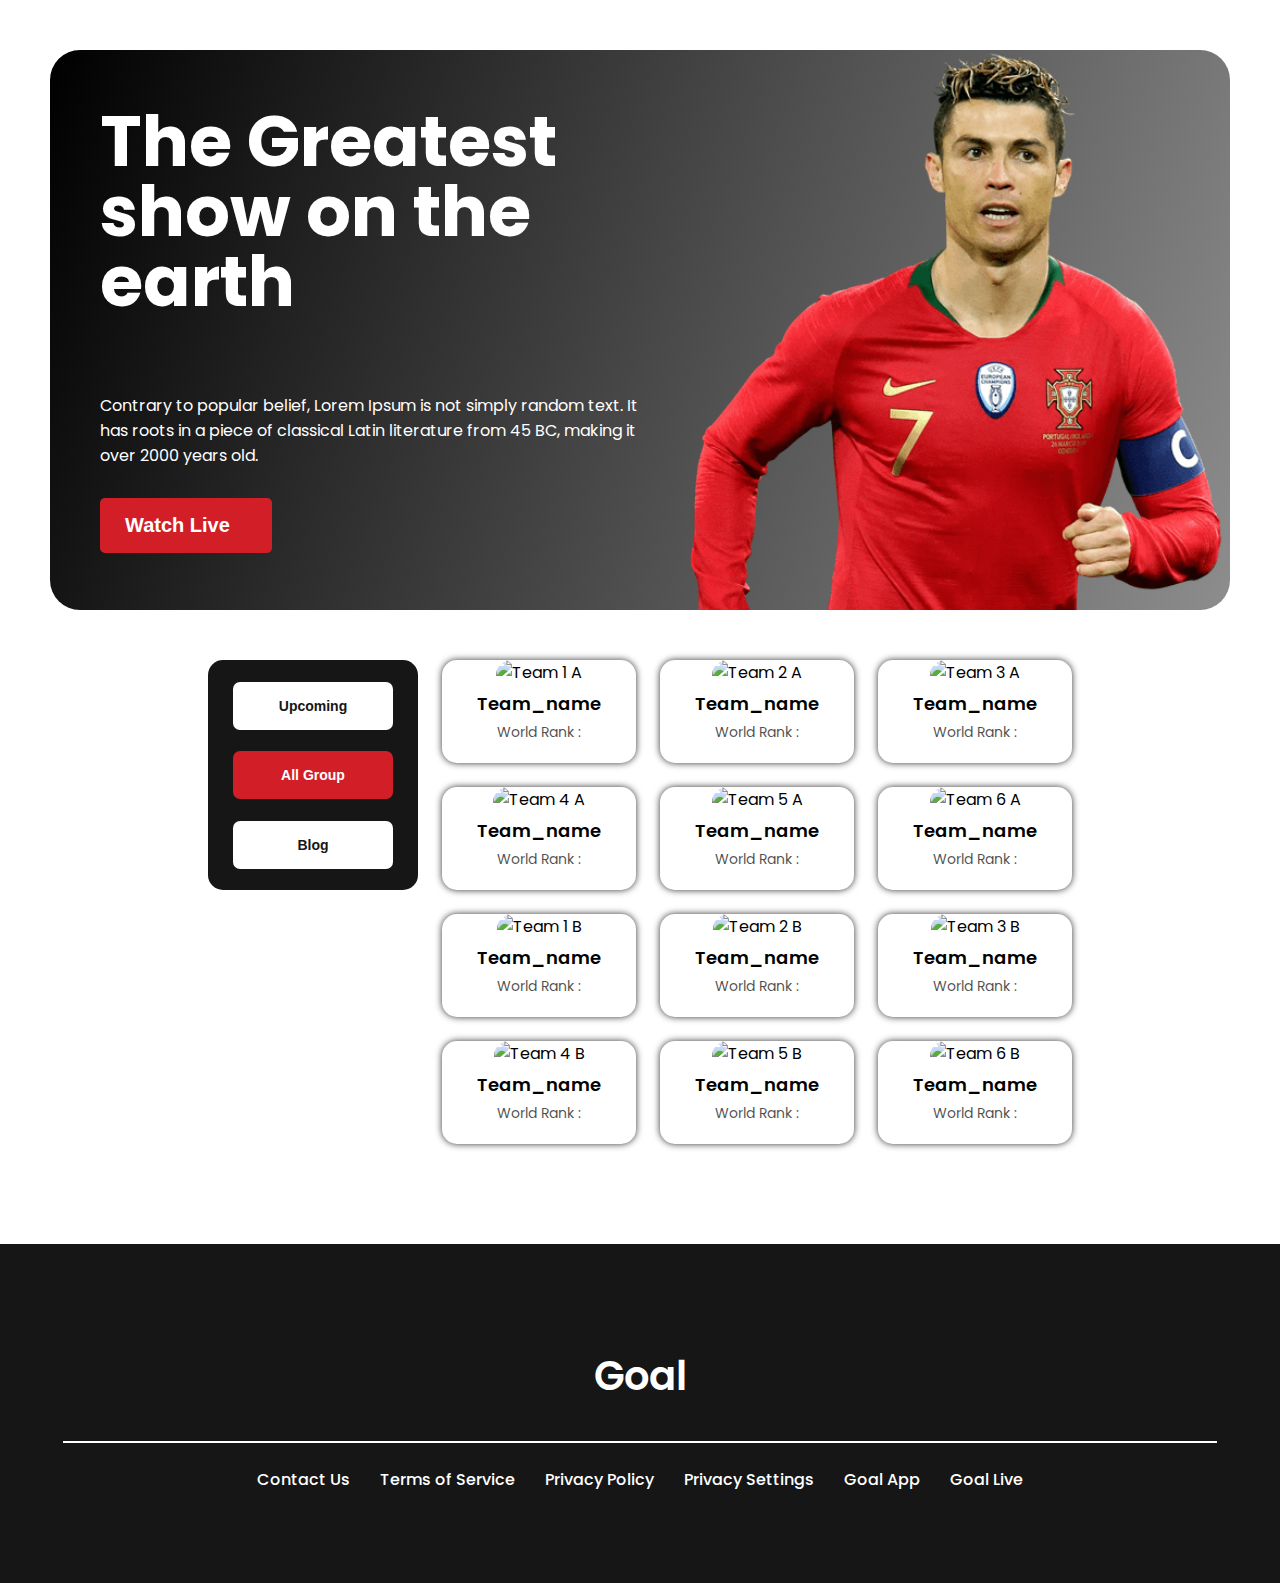
==== all-group.html @ 1c17368b "Heading to Theming" ====
<!-- Upcoming Match -->

<!DOCTYPE html>
<html lang="en">

<head>
    <meta charset="UTF-8">
    <meta http-equiv="X-UA-Compatible" content="IE=edge">
    <meta name="viewport" content="width=device-width, initial-scale=1.0">
    <!-- Font Awesome -->
    <script src="https://kit.fontawesome.com/b9f92f6b81.js" crossorigin="anonymous"></script>
    <!-- Style Sheets -->
    <link rel="stylesheet" href="styles/header.css">
    <link rel="stylesheet" href="styles/footer.css">
    <link rel="stylesheet" href="styles/all-group-main.css">
    <link rel="stylesheet" href="styles/main.css">
    <link rel="stylesheet" href="styles/style.css">
    <link rel="shortcut icon" href="img/favicon-3.png" type="image/x-icon">
    <title>Goal | Upcoming</title>
</head>

<body>
    <!-- Header Banner Starts -->
    <header class="heading-container">
        <div class="heading-text">
            <h1>The Greatest show on the earth</h1>
            <p>Contrary to popular belief, Lorem Ipsum is not simply random text. It has roots in a piece of classical
                Latin literature from 45 BC, making it over 2000 years old.</p>
            <button>Watch Live&nbsp;&nbsp;&nbsp;<i class="fa-solid fa-angles-right"></i></button>
        </div>
        <div class="heading-img"><img src="img/banners/banner-3.png" alt="Banner 1"></div>
    </header>
    <!-- Header Banner Ends -->

    <!-- Main Starts -->
    <main>
        <!-- Sticky Navigation Starts -->
        <nav>
            <a href="upcoming.html"><button>Upcoming</button></a>
            <a href="all-group.html"><button class="selected">All Group</button></a>
            <a href="index.html"><button>Blog</button></a>
        </nav>
        <!-- Sticky Navigation Ends -->

        <!-- Schedule Starts -->
        <section class="container">
            <article class="content">
                <div class="content-img"><img src="img/flags/flag-1-a.png" alt="Team 1 A"></div>
                <div class="content-info">
                    <h1>Team_name</h1>
                    <div class="more-info">World Rank :</div>
                </div>
            </article>
            <article class="content">
                <div class="content-img"><img src="img/flags/flag-2-a.png" alt="Team 2 A"></div>
                <div class="content-info">
                    <h1>Team_name</h1>
                    <div class="more-info">World Rank :</div>
                </div>
            </article>
            <article class="content">
                <div class="content-img"><img src="img/flags/flag-3-a.png" alt="Team 3 A"></div>
                <div class="content-info">
                    <h1>Team_name</h1>
                    <div class="more-info">World Rank :</div>
                </div>
            </article>
            <article class="content">
                <div class="content-img"><img src="img/flags/flag-4-a.png" alt="Team 4 A"></div>
                <div class="content-info">
                    <h1>Team_name</h1>
                    <div class="more-info">World Rank :</div>
                </div>
            </article>
            <article class="content">
                <div class="content-img"><img src="img/flags/flag-5-a.png" alt="Team 5 A"></div>
                <div class="content-info">
                    <h1>Team_name</h1>
                    <div class="more-info">World Rank :</div>
                </div>
            </article>
            <article class="content">
                <div class="content-img"><img src="img/flags/flag-6-a.png" alt="Team 6 A"></div>
                <div class="content-info">
                    <h1>Team_name</h1>
                    <div class="more-info">World Rank :</div>
                </div>
            </article>
            <article class="content">
                <div class="content-img"><img src="img/flags/flag-1-b.png" alt="Team 1 B"></div>
                <div class="content-info">
                    <h1>Team_name</h1>
                    <div class="more-info">World Rank :</div>
                </div>
            </article>
            <article class="content">
                <div class="content-img"><img src="img/flags/flag-2-b.png" alt="Team 2 B"></div>
                <div class="content-info">
                    <h1>Team_name</h1>
                    <div class="more-info">World Rank :</div>
                </div>
            </article>
            <article class="content">
                <div class="content-img"><img src="img/flags/flag-3-b.png" alt="Team 3 B"></div>
                <div class="content-info">
                    <h1>Team_name</h1>
                    <div class="more-info">World Rank :</div>
                </div>
            </article>
            <article class="content">
                <div class="content-img"><img src="img/flags/flag-4-b.png" alt="Team 4 B"></div>
                <div class="content-info">
                    <h1>Team_name</h1>
                    <div class="more-info">World Rank :</div>
                </div>
            </article>
            <article class="content">
                <div class="content-img"><img src="img/flags/flag-5-b.png" alt="Team 5 B"></div>
                <div class="content-info">
                    <h1>Team_name</h1>
                    <div class="more-info">World Rank :</div>
                </div>
            </article>
            <article class="content">
                <div class="content-img"><img src="img/flags/flag-6-b.png" alt="Team 6 B"></div>
                <div class="content-info">
                    <h1>Team_name</h1>
                    <div class="more-info">World Rank :</div>
                </div>
            </article>
        </section>
        <!-- Schedule Starts -->

        <div class="view-all"><button>View All&nbsp;&nbsp;&nbsp;<i class="fa-solid fa-angles-right"></i></button></div>
    </main>
    <!-- Main Ends -->

    <!-- Footer Starts -->
    <footer>
        <h1>Goal</h1>
        <hr>
        <p>
            <span>Contact Us</span>
            <span>Terms of Service</span>
            <span>Privacy Policy</span>
            <span>Privacy Settings</span>
            <span>Goal App</span>
            <span>Goal Live</span>
        </p>
        <div class="icon">
            <a href="#"><i class="fa-brands fa-facebook"></i></a>
            <a href="#"><i class="fa-brands fa-instagram"></i></a>
            <a href="#"><i class="fa-brands fa-twitter"></i></a>
            <a href="#"><i class="fa-brands fa-youtube"></i></a>
        </div>
    </footer>
    <!-- Footer Ends -->
</body>

</html>
---- styles/header.css ----
/************/
/** Header **/
/************/

header.heading-container {
    color: #fff;
    background: linear-gradient(110deg, #000, #8d8d8d);
    margin: 50px 50px 0;
    border-radius: 30px;
    display: flex;
    max-width: 1400px;
}

.heading-text {
    margin: 50px 10px 50px 50px;
    width: 50%;
    display: flex;
    flex-direction: column;
    justify-content: space-around;
    align-items: flex-start;
}

.heading-text h1 {
    margin-top: 0;
    font-size: 70px;
    font-weight: 700;
    line-height: 100%;
}

.heading-text p {
    font-size: 16px;
}

.heading-text button {
    background: #d21f27;
    color: #fff;
    font-size: 20px;
    font-weight: 600;
    padding: 16px 25px;
    border: 0;
    border-radius: 5px;
    cursor: pointer;
}

.heading-img {
    width: 50%;
    padding-bottom: 0;
    display: flex;
    align-items: flex-end;
}

.heading-img img {
    width: 100%;
    /* margin-bottom: 0; */
}

@media only screen and (max-width:576px) {
    header.heading-container {
        background: linear-gradient(180deg, #000, #8d8d8d);
        flex-direction: column;
        align-items: center;
        margin: 20px 20px 0;
    }

    .heading-text {
        text-align: center;
        margin: 25px 0;
        align-items: center;
    }

    .heading-text h1 {
        font-size: 22px;
    }

    .heading-text p {
        text-align: center;
        font-size: 14px;
    }

    .heading-text button {
        font-size: 20px;
        font-weight: 600;
        padding: 8px 12px;
    }

    .heading-img {
        width: 100%;
        padding-bottom: 0;
        display: flex;
        justify-content: center;
        align-items: center;
    }
}

@media only screen and (min-width: 576px) and (max-width:992px) {
    header.heading-container {
        margin: 30px 25px 0;
    }

    .heading-text h1 {
        font-size: 30px;
    }

    .heading-text p {
        text-align: justify;
        font-size: 14px;
    }

    .heading-text button {
        font-size: 20px;
        font-weight: 600;
        padding: 8px 12px;
    }
}
---- styles/footer.css ----
/********************/
/** Footer Styling **/
/********************/

footer {
    background: #161616;
    width: 100%;
    padding: 75px 0;
    margin: 100px 0 0 0;
    color: #fff;
    display: flex;
    flex-direction: column;
    align-items: center;
}

footer h1 {
    font-size: 40px;
    font-weight: 600;
}

footer hr {
    width: 90%;
    border: 1px solid #ffffff;
}

footer p {
    width: 75%;
    font-size: 16px;
    font-weight: 500;
    display: flex;
    justify-content: center;
    gap: 30px;
    flex-wrap: wrap;
}

footer .icon {
    display: flex;
    flex-direction: row;
    gap: 20px;
    font-size: 25px;
}

footer .icon a {
    text-decoration: none;
    color: #fff;
}

/* Footer In Phone */
@media only screen and (max-width:576px) {
    footer p {
        font-size: 14px;
        flex-direction: column;
        align-items: center;
        gap: 10px;
    }

    footer h1 {
        font-size: 25px;
        font-weight: 700;
    }

    footer .icon {
        flex-direction: column;
        font-size: 20px;
        gap: 10px;
        margin-top: 20px;
    }
}

/* Footer In Tablet */
@media only screen and (min-width: 576px) and (max-width:992px) {
    footer p {
        font-size: 15px;
        gap: 20px;
    }
}
---- styles/all-group-main.css ----
/***************************************/
/** Styling Content of All Group **/
/***************************************/
article.content {
    background: #0000001e;
    text-align: center;
}

article.content .content-img {
    width: 100%;
}

article.content img {
    width: 100%;
    border-radius: 15px 15px 0 0;
}

article.content .content-info {
    padding: 0 20px 20px;
}

article.content .content-info h1 {
    font-size: 18px;
    font-weight: 600;
    margin-top: 5px;
    margin-bottom: 5px;
}

article.content .content-info .more-info {
    font-size: 14px;
    color: #000000b3;
    width: 100%;
}
---- styles/main.css ----
/**************************/
/** Main Content Styling **/
/**************************/

main {
    margin: 50px 50px 0 50px;
    display: grid;
    grid-template-columns: 0.25fr 3fr;
    gap: 24px;
    max-width: 1400px;
}

main nav {
    position: sticky;
    top: 50px;
    background: #161616;
    height: 230px;
    min-width: 160px;
    max-width: 250px;
    border-radius: 15px;
    padding: 0 25px;
    display: flex;
    flex-direction: column;
    justify-content: space-evenly;
}

main nav a {
    display: flex;
    flex-direction: column;
    align-items: stretch;
    text-decoration: none;
}

main nav a button {
    padding: 16px 10px;
    background: #fff;
    color: #161616;
    font-size: 14px;
    font-weight: 600;
    border: 0;
    border-radius: 7px;
    cursor: pointer;
}

main nav a button.selected {
    background: #d21f27;
    color: #fff;
}

section.container {
    display: grid;
    grid-template-columns: repeat(3, 1fr);
    gap: 24px;
}

article.content {
    background: #fff;
    border-radius: 15px;
    box-shadow: 0 0 7px #333;
}

main .view-all {
    display: none;
}

@media only screen and (max-width: 576px) {
    main {
        margin: 30px 20px 0;
        gap: 24px;
        grid-template-columns: 1fr;
    }

    main nav {
        position: relative;
        display: grid;
        grid-template-columns: repeat(1, 1fr);
        align-items: center;
        gap: 20px;
        border-radius: 0;
        background-color: transparent;
        width: 100%;
        top: 0;
        min-width: 90%;
        max-width: 100%;
        padding: 0;
    }

    main nav a button {
        background: #ffefdd88;
        border: 1px solid #0000003d;
    }

    main nav a button.selected {
        border: 0;
    }

    section.container {
        grid-template-columns: repeat(1, 1fr);
    }

    /* Hiding Extra Blogs in Phone (Too Lengthy) */
    section.container>article.blog:nth-child(7),
    section.container>article.blog:nth-child(8),
    section.container>article.blog:nth-child(9) {
        display: none;
    }

    main .view-all {
        display: none;
    }
}

@media only screen and (min-width: 576px) and (max-width:992px) {
    main {
        margin: 30px 25px 0;
        gap: 24px;
        grid-template-columns: 1fr;
    }

    main nav {
        position: relative;
        display: grid;
        grid-template-columns: repeat(3, 1fr);
        align-items: center;
        gap: 20px;
        border-radius: 0;
        background-color: transparent;
        width: 100%;
        height: 70px;
        top: 0;
        min-width: 90%;
        max-width: 100%;
        padding: 0;
    }

    main nav a button {
        background: #ffefdd88;
        border: 1px solid #0000003d;
    }

    main nav a button.selected {
        border: 0;
    }

    section.container {
        grid-template-columns: repeat(2, 1fr);
    }

    /* Hiding Extra Blogs in Tablet View (Instructions) */
    section.container>article.blog:nth-child(7),
    section.container>article.blog:nth-child(8),
    section.container>article.blog:nth-child(9) {
        display: none;
    }

    main .view-all {
        display: block;
        text-align: center;
        margin-top: 50px;
    }

    main .view-all button {
        background: #d21f27;
        color: #fff;
        font-size: 20px;
        font-weight: 600;
        padding: 16px 25px;
        border: 0;
        border-radius: 5px;
        cursor: pointer;
        display: inline-block;
    }
}
---- styles/style.css ----
/***********/
/* imports */
/***********/

@import url('https://fonts.googleapis.com/css2?family=Poppins&display=swap');

/************/
/** Common **/
/************/

body {
    font-family: 'Poppins', sans-serif;
    background: #fff;
    margin: 0;
    display: flex;
    flex-direction: column;
    align-items: center;
    padding: 0;
    width: 100%;
    overflow-x: hidden;
}
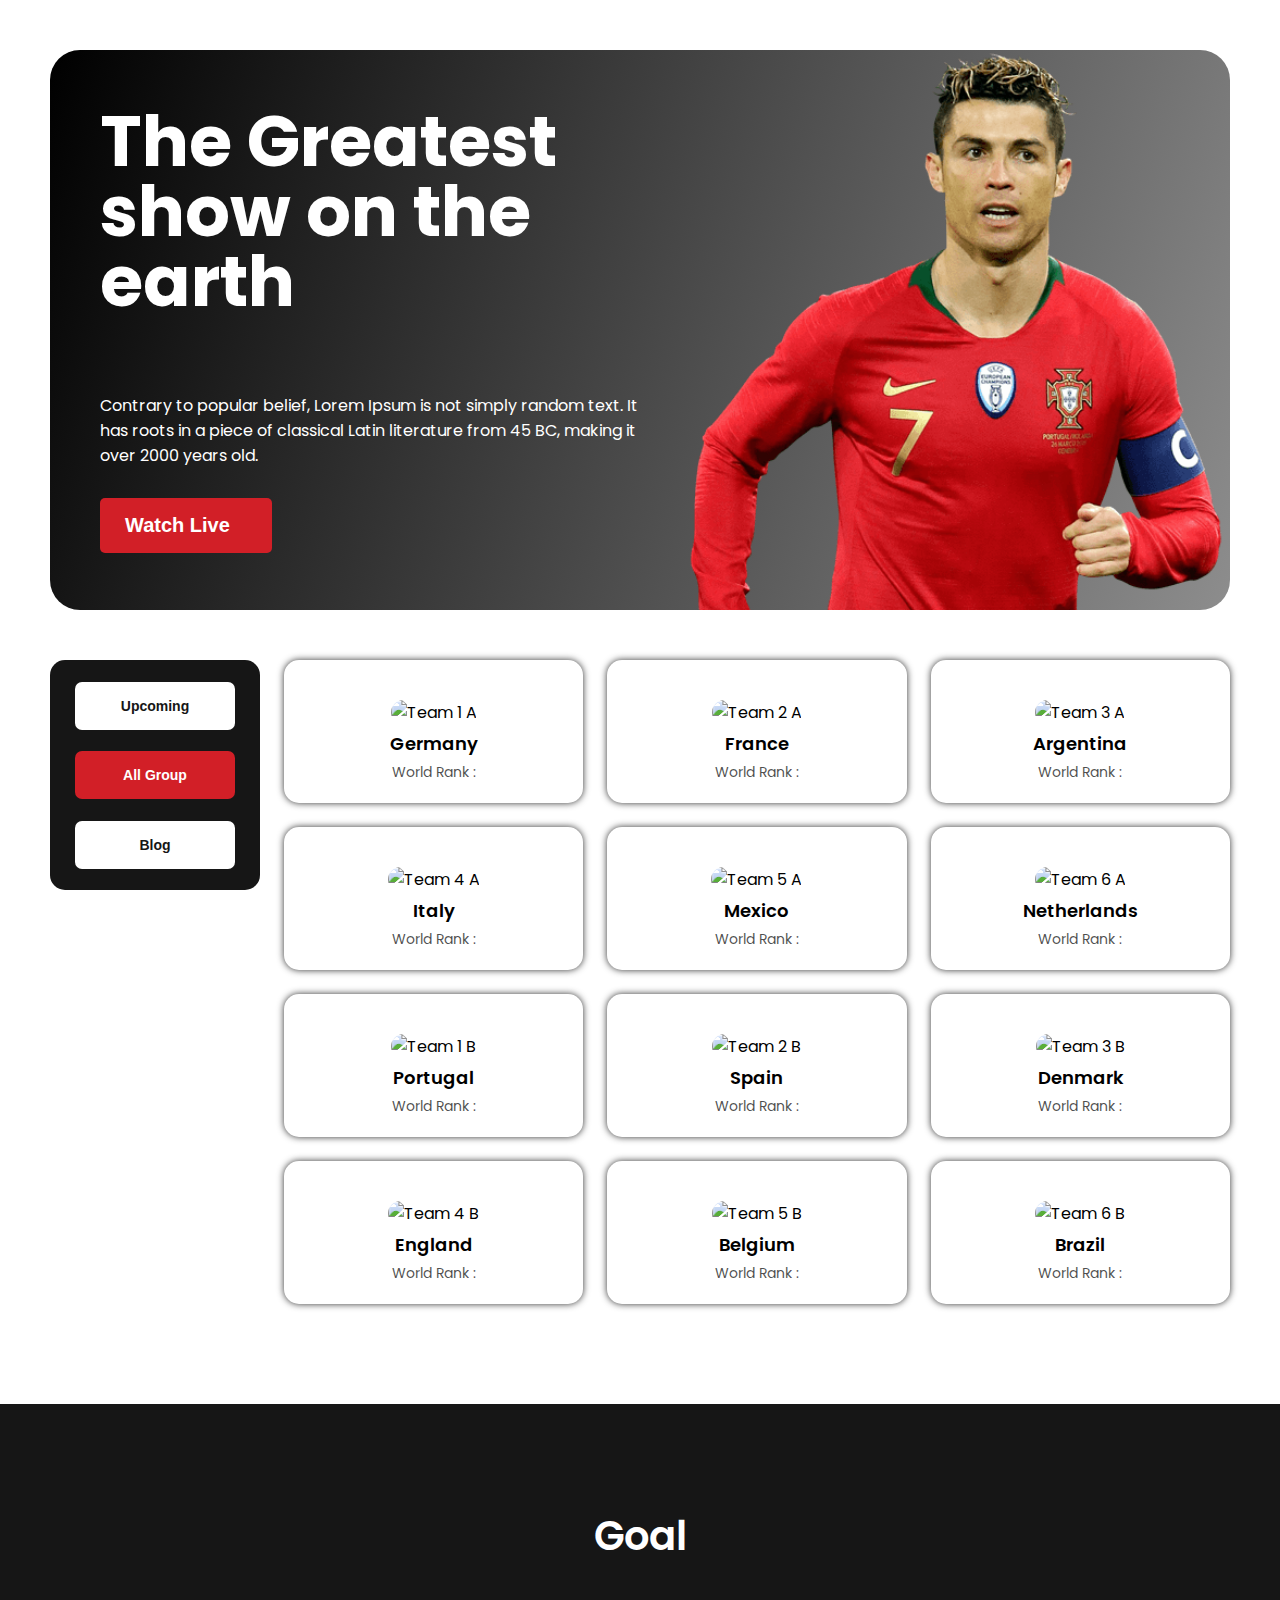
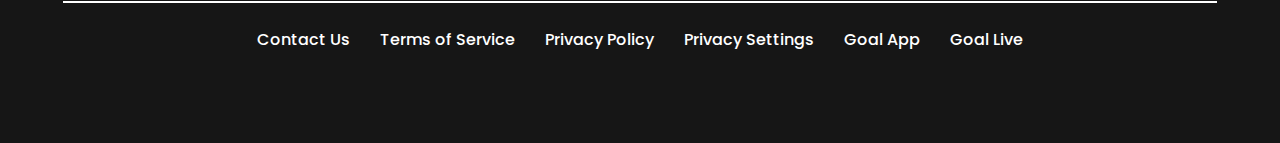
==== commit 9a229f51: "Heading to Theming" ====
--- a/all-group.html
+++ b/all-group.html
@@ -47,84 +47,84 @@
             <article class="content">
                 <div class="content-img"><img src="img/flags/flag-1-a.png" alt="Team 1 A"></div>
                 <div class="content-info">
-                    <h1>Team_name</h1>
+                    <h1>Germany</h1>
                     <div class="more-info">World Rank :</div>
                 </div>
             </article>
             <article class="content">
-                <div class="content-img"><img src="img/flags/flag-2-a.png" alt="Team 2 A"></div>
+                <div class="content-img"><img src="img/flags/flag-1-b.png" alt="Team 2 A"></div>
                 <div class="content-info">
-                    <h1>Team_name</h1>
+                    <h1>France</h1>
                     <div class="more-info">World Rank :</div>
                 </div>
             </article>
             <article class="content">
-                <div class="content-img"><img src="img/flags/flag-3-a.png" alt="Team 3 A"></div>
+                <div class="content-img"><img src="img/flags/flag-2-a.png" alt="Team 3 A"></div>
                 <div class="content-info">
-                    <h1>Team_name</h1>
+                    <h1>Argentina</h1>
                     <div class="more-info">World Rank :</div>
                 </div>
             </article>
             <article class="content">
-                <div class="content-img"><img src="img/flags/flag-4-a.png" alt="Team 4 A"></div>
+                <div class="content-img"><img src="img/flags/flag-2-b.png" alt="Team 4 A"></div>
                 <div class="content-info">
-                    <h1>Team_name</h1>
+                    <h1>Italy</h1>
                     <div class="more-info">World Rank :</div>
                 </div>
             </article>
             <article class="content">
-                <div class="content-img"><img src="img/flags/flag-5-a.png" alt="Team 5 A"></div>
+                <div class="content-img"><img src="img/flags/flag-3-a.png" alt="Team 5 A"></div>
                 <div class="content-info">
-                    <h1>Team_name</h1>
+                    <h1>Mexico</h1>
                     <div class="more-info">World Rank :</div>
                 </div>
             </article>
             <article class="content">
-                <div class="content-img"><img src="img/flags/flag-6-a.png" alt="Team 6 A"></div>
+                <div class="content-img"><img src="img/flags/flag-3-b.png" alt="Team 6 A"></div>
                 <div class="content-info">
-                    <h1>Team_name</h1>
+                    <h1>Netherlands</h1>
                     <div class="more-info">World Rank :</div>
                 </div>
             </article>
             <article class="content">
-                <div class="content-img"><img src="img/flags/flag-1-b.png" alt="Team 1 B"></div>
+                <div class="content-img"><img src="img/flags/flag-4-a.png" alt="Team 1 B"></div>
                 <div class="content-info">
-                    <h1>Team_name</h1>
+                    <h1>Portugal</h1>
                     <div class="more-info">World Rank :</div>
                 </div>
             </article>
             <article class="content">
-                <div class="content-img"><img src="img/flags/flag-2-b.png" alt="Team 2 B"></div>
+                <div class="content-img"><img src="img/flags/flag-4-b.png" alt="Team 2 B"></div>
                 <div class="content-info">
-                    <h1>Team_name</h1>
+                    <h1>Spain</h1>
                     <div class="more-info">World Rank :</div>
                 </div>
             </article>
             <article class="content">
-                <div class="content-img"><img src="img/flags/flag-3-b.png" alt="Team 3 B"></div>
+                <div class="content-img"><img src="img/flags/flag-5-a.png" alt="Team 3 B"></div>
                 <div class="content-info">
-                    <h1>Team_name</h1>
+                    <h1>Denmark</h1>
                     <div class="more-info">World Rank :</div>
                 </div>
             </article>
             <article class="content">
-                <div class="content-img"><img src="img/flags/flag-4-b.png" alt="Team 4 B"></div>
+                <div class="content-img"><img src="img/flags/flag-5-b.png" alt="Team 4 B"></div>
                 <div class="content-info">
-                    <h1>Team_name</h1>
+                    <h1>England</h1>
                     <div class="more-info">World Rank :</div>
                 </div>
             </article>
             <article class="content">
-                <div class="content-img"><img src="img/flags/flag-5-b.png" alt="Team 5 B"></div>
+                <div class="content-img"><img src="img/flags/flag-6-a.png" alt="Team 5 B"></div>
                 <div class="content-info">
-                    <h1>Team_name</h1>
+                    <h1>Belgium</h1>
                     <div class="more-info">World Rank :</div>
                 </div>
             </article>
             <article class="content">
                 <div class="content-img"><img src="img/flags/flag-6-b.png" alt="Team 6 B"></div>
                 <div class="content-info">
-                    <h1>Team_name</h1>
+                    <h1>Brazil</h1>
                     <div class="more-info">World Rank :</div>
                 </div>
             </article>
--- a/styles/all-group-main.css
+++ b/styles/all-group-main.css
@@ -8,11 +8,12 @@
 
 article.content .content-img {
     width: 100%;
+    margin-top: 40px;
 }
 
 article.content img {
-    width: 100%;
-    border-radius: 15px 15px 0 0;
+    width: 75%;
+    border-radius: 15px;
 }
 
 article.content .content-info {
--- a/styles/style.css
+++ b/styles/style.css
@@ -1,20 +1,18 @@
 /***********/
 /* imports */
 /***********/
-
 @import url('https://fonts.googleapis.com/css2?family=Poppins&display=swap');
 
 /************/
 /** Common **/
 /************/
-
 body {
     font-family: 'Poppins', sans-serif;
     background: #fff;
     margin: 0;
     display: flex;
     flex-direction: column;
-    align-items: center;
+    align-items: stretch;
     padding: 0;
     width: 100%;
     overflow-x: hidden;
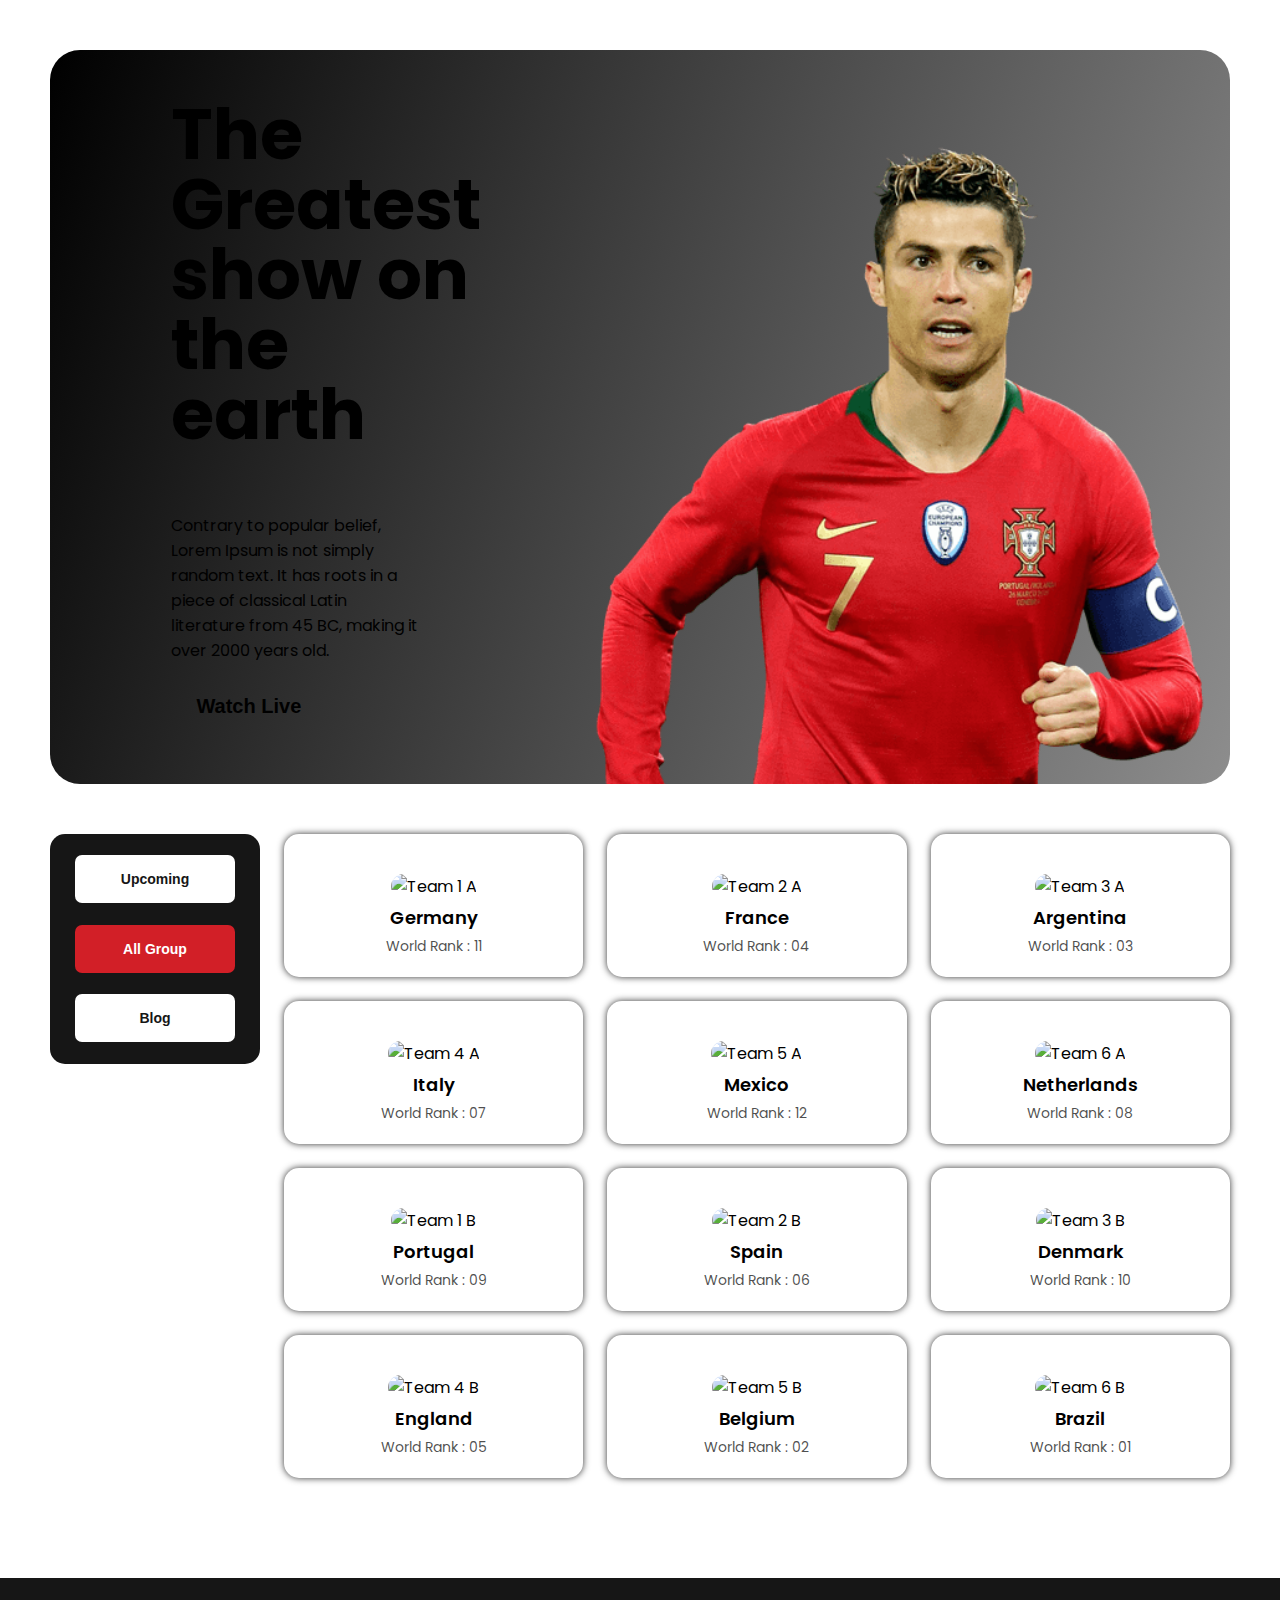
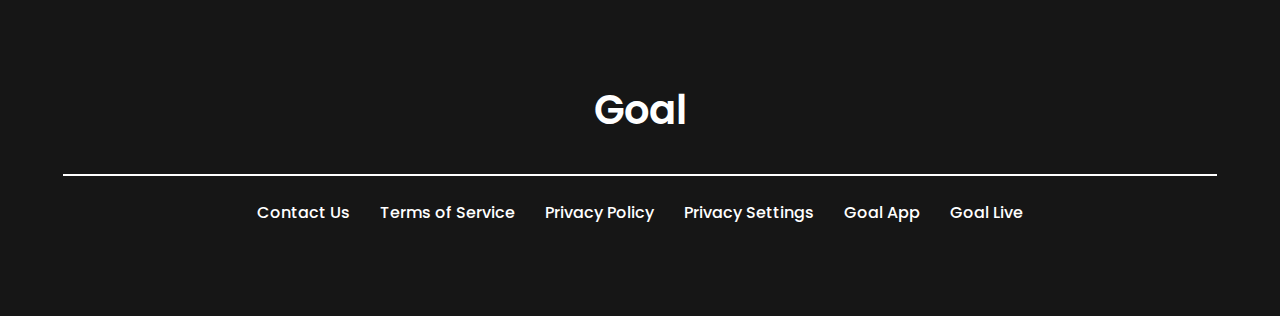
==== commit e03a8be2: "Finalizing" ====
--- a/all-group.html
+++ b/all-group.html
@@ -1,4 +1,6 @@
-<!-- Upcoming Match -->
+<!-- All Group -->
+<!-- Added By Me Personally -->
+<!-- Without Instruction :') -->
 
 <!DOCTYPE html>
 <html lang="en">
@@ -10,6 +12,8 @@
     <!-- Font Awesome -->
     <script src="https://kit.fontawesome.com/b9f92f6b81.js" crossorigin="anonymous"></script>
     <!-- Style Sheets -->
+    <link rel="stylesheet" href="styles/animetion.css">
+    <link rel="stylesheet" href="styles/theme.css">
     <link rel="stylesheet" href="styles/header.css">
     <link rel="stylesheet" href="styles/footer.css">
     <link rel="stylesheet" href="styles/all-group-main.css">
@@ -28,7 +32,7 @@
                 Latin literature from 45 BC, making it over 2000 years old.</p>
             <button>Watch Live&nbsp;&nbsp;&nbsp;<i class="fa-solid fa-angles-right"></i></button>
         </div>
-        <div class="heading-img"><img src="img/banners/banner-3.png" alt="Banner 1"></div>
+        <div class="heading-img"></div>
     </header>
     <!-- Header Banner Ends -->
 
@@ -48,84 +52,84 @@
                 <div class="content-img"><img src="img/flags/flag-1-a.png" alt="Team 1 A"></div>
                 <div class="content-info">
                     <h1>Germany</h1>
-                    <div class="more-info">World Rank :</div>
+                    <div class="more-info">World Rank : 11</div>
                 </div>
             </article>
             <article class="content">
                 <div class="content-img"><img src="img/flags/flag-1-b.png" alt="Team 2 A"></div>
                 <div class="content-info">
                     <h1>France</h1>
-                    <div class="more-info">World Rank :</div>
+                    <div class="more-info">World Rank : 04</div>
                 </div>
             </article>
             <article class="content">
                 <div class="content-img"><img src="img/flags/flag-2-a.png" alt="Team 3 A"></div>
                 <div class="content-info">
                     <h1>Argentina</h1>
-                    <div class="more-info">World Rank :</div>
+                    <div class="more-info">World Rank : 03</div>
                 </div>
             </article>
             <article class="content">
                 <div class="content-img"><img src="img/flags/flag-2-b.png" alt="Team 4 A"></div>
                 <div class="content-info">
                     <h1>Italy</h1>
-                    <div class="more-info">World Rank :</div>
+                    <div class="more-info">World Rank : 07</div>
                 </div>
             </article>
             <article class="content">
                 <div class="content-img"><img src="img/flags/flag-3-a.png" alt="Team 5 A"></div>
                 <div class="content-info">
                     <h1>Mexico</h1>
-                    <div class="more-info">World Rank :</div>
+                    <div class="more-info">World Rank : 12</div>
                 </div>
             </article>
             <article class="content">
                 <div class="content-img"><img src="img/flags/flag-3-b.png" alt="Team 6 A"></div>
                 <div class="content-info">
                     <h1>Netherlands</h1>
-                    <div class="more-info">World Rank :</div>
+                    <div class="more-info">World Rank : 08</div>
                 </div>
             </article>
             <article class="content">
                 <div class="content-img"><img src="img/flags/flag-4-a.png" alt="Team 1 B"></div>
                 <div class="content-info">
                     <h1>Portugal</h1>
-                    <div class="more-info">World Rank :</div>
+                    <div class="more-info">World Rank : 09</div>
                 </div>
             </article>
             <article class="content">
                 <div class="content-img"><img src="img/flags/flag-4-b.png" alt="Team 2 B"></div>
                 <div class="content-info">
                     <h1>Spain</h1>
-                    <div class="more-info">World Rank :</div>
+                    <div class="more-info">World Rank : 06</div>
                 </div>
             </article>
             <article class="content">
                 <div class="content-img"><img src="img/flags/flag-5-a.png" alt="Team 3 B"></div>
                 <div class="content-info">
                     <h1>Denmark</h1>
-                    <div class="more-info">World Rank :</div>
+                    <div class="more-info">World Rank : 10</div>
                 </div>
             </article>
             <article class="content">
                 <div class="content-img"><img src="img/flags/flag-5-b.png" alt="Team 4 B"></div>
                 <div class="content-info">
                     <h1>England</h1>
-                    <div class="more-info">World Rank :</div>
+                    <div class="more-info">World Rank : 05</div>
                 </div>
             </article>
             <article class="content">
                 <div class="content-img"><img src="img/flags/flag-6-a.png" alt="Team 5 B"></div>
                 <div class="content-info">
                     <h1>Belgium</h1>
-                    <div class="more-info">World Rank :</div>
+                    <div class="more-info">World Rank : 02</div>
                 </div>
             </article>
             <article class="content">
                 <div class="content-img"><img src="img/flags/flag-6-b.png" alt="Team 6 B"></div>
                 <div class="content-info">
                     <h1>Brazil</h1>
-                    <div class="more-info">World Rank :</div>
+                    <div class="more-info">World Rank : 01</div>
                 </div>
             </article>
         </section>
--- a/styles/animetion.css
+++ b/styles/animetion.css
@@ -0,0 +1,30 @@
+/* Animation */
+@keyframes anime-bg {
+    0% {
+        background-image: url(../img/banners/banner-1.png);
+    }
+
+    16% {
+        background-image: url(../img/banners/banner-1.png);
+    }
+
+    33% {
+        background-image: url(../img/banners/banner-2.png);
+    }
+
+    48% {
+        background-image: url(../img/banners/banner-2.png);
+    }
+
+    65% {
+        background-image: url(../img/banners/banner-3.png);
+    }
+
+    80% {
+        background-image: url(../img/banners/banner-3.png);
+    }
+
+    100% {
+        background-image: url(../img/banners/banner-1.png);
+    }
+}--- a/styles/theme.css
+++ b/styles/theme.css
@@ -0,0 +1,25 @@
+/******************************************/
+/* Different Style-Sheet to Control Theme */
+/******************************************/
+
+:root {
+    /* Body */
+    --body-bg: #fff;
+
+    /* Header */
+    --header-color: #fff;
+    --header-bg: linear-gradient(110deg, #000, #8d8d8d);
+    --header-phn-bg: linear-gradient(180deg, #000, #8d8d8d);
+    --header-btn-color: #fff;
+    --header-btn-bg: #d21f27;
+
+    /* Main */
+
+    /* home */
+
+    /* All Group */
+
+    /* Upcoming */
+
+    /* Footer */
+}--- a/styles/header.css
+++ b/styles/header.css
@@ -1,18 +1,21 @@
 /************/
 /** Header **/
 /************/
-
 header.heading-container {
-    color: #fff;
-    background: linear-gradient(110deg, #000, #8d8d8d);
+    color: var(--header-txt);
+    background: var(--header-bg);
+    box-shadow: var(--header-box-shadow);
     margin: 50px 50px 0;
     border-radius: 30px;
-    display: flex;
+    display: grid;
+    grid-template-columns: 0.75fr 1fr;
+    align-items: end;
+    justify-items: center;
     max-width: 1400px;
 }
 
 .heading-text {
-    margin: 50px 10px 50px 50px;
+    margin: 50px 10px 50px 0;
     width: 50%;
     display: flex;
     flex-direction: column;
@@ -32,8 +35,9 @@
 }
 
 .heading-text button {
-    background: #d21f27;
-    color: #fff;
+    color: var(--btn-s-txt);
+    background: var(--s-pr-bg);
+    box-shadow: var(--s-pr-box-shadow);
     font-size: 20px;
     font-weight: 600;
     padding: 16px 25px;
@@ -43,38 +47,48 @@
 }
 
 .heading-img {
-    width: 50%;
-    padding-bottom: 0;
-    display: flex;
-    align-items: flex-end;
+    background-image: url(../img/banners/banner-3.png);
+    background-repeat: no-repeat;
+    background-size: 100% 100%;
+    height: 50vw;
+    width: 50vw;
+    bottom: 0px;
+    animation: anime-bg 25s infinite;
 }
 
-.heading-img img {
-    width: 100%;
-    /* margin-bottom: 0; */
-}
-
+/*******************/
+/* Header In Phone */
+/*******************/
 @media only screen and (max-width:576px) {
     header.heading-container {
-        background: linear-gradient(180deg, #000, #8d8d8d);
-        flex-direction: column;
-        align-items: center;
-        margin: 20px 20px 0;
+        background: var(--header-phn-bg);
+        grid-template-columns: 1fr;
+        grid-template-rows: 0.5fr 1fr;
+        align-content: space-between;
+        justify-items: center;
+        margin: 25px 20px 0;
     }
 
     .heading-text {
+        width: 100%;
         text-align: center;
-        margin: 25px 0;
+        padding: 25px 0;
         align-items: center;
     }
 
     .heading-text h1 {
         font-size: 22px;
+        margin-top: 20px;
+        margin-bottom: 0;
+        margin-left: 20px;
+        margin-right: 20px;
     }
 
     .heading-text p {
         text-align: center;
         font-size: 14px;
+        margin-left: 50px;
+        margin-right: 50px;
     }
 
     .heading-text button {
@@ -84,17 +98,24 @@
     }
 
     .heading-img {
-        width: 100%;
         padding-bottom: 0;
-        display: flex;
-        justify-content: center;
-        align-items: center;
+        height: 90vw;
+        width: 90vw;
     }
 }
 
+/********************/
+/* Header In Tablet */
+/********************/
 @media only screen and (min-width: 576px) and (max-width:992px) {
     header.heading-container {
         margin: 30px 25px 0;
+        /* display: grid;
+        grid-template-columns: 1fr 1fr; */
+    }
+
+    .heading-text {
+        margin-left: 0;
     }
 
     .heading-text h1 {
@@ -111,4 +132,10 @@
         font-weight: 600;
         padding: 8px 12px;
     }
+
+    .heading-img {
+        padding-bottom: 0;
+        height: 50vw;
+        width: 50vw;
+    }
 }--- a/styles/style.css
+++ b/styles/style.css
@@ -8,7 +8,7 @@
 /************/
 body {
     font-family: 'Poppins', sans-serif;
-    background: #fff;
+    background: var(--body-bg);
     margin: 0;
     display: flex;
     flex-direction: column;
